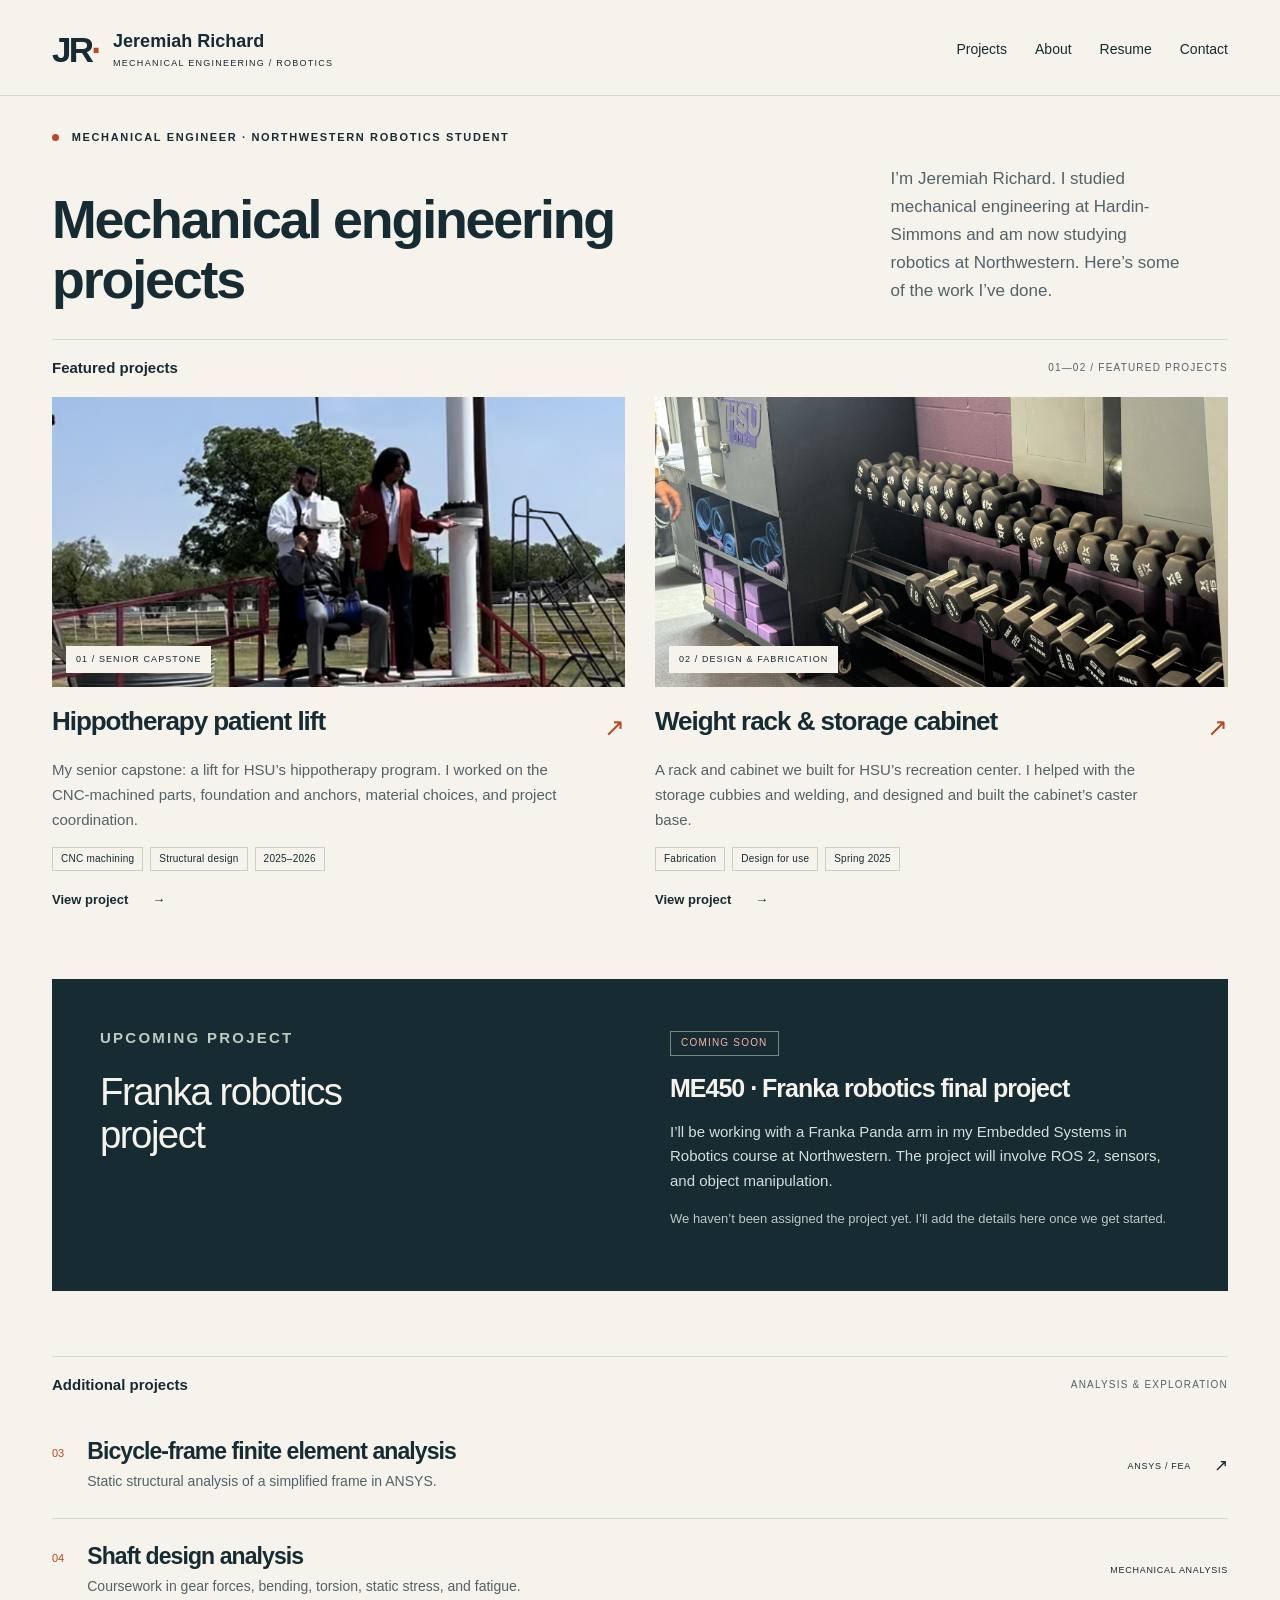
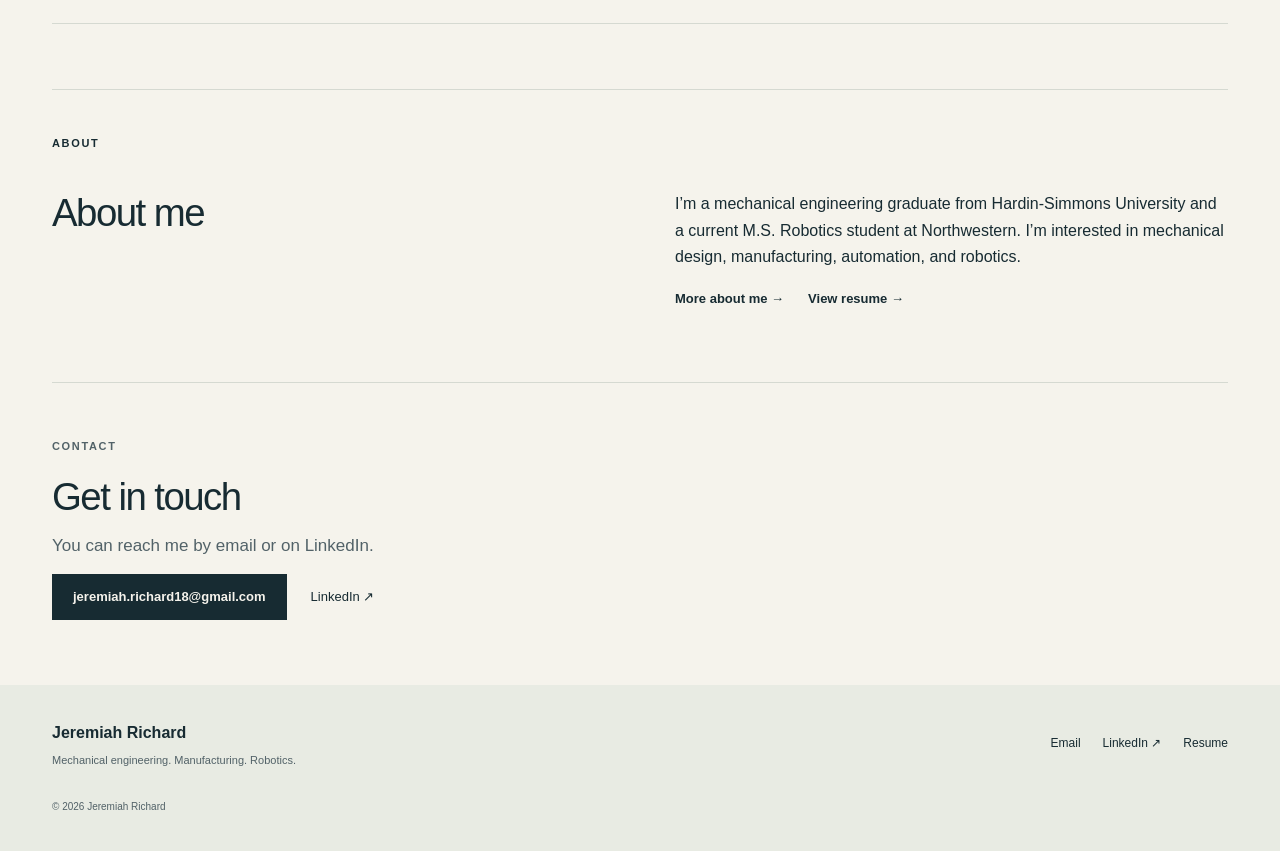
==== index.html @ f107330c "Build engineering portfolio with project pages and embedded demonstration" ====
<!doctype html>
<html lang="en"><head><meta charset="utf-8"><meta name="viewport" content="width=device-width,initial-scale=1"><title>Engineering portfolio — Jeremiah Richard</title><meta name="description" content="Mechanical engineering and robotics portfolio of Jeremiah Richard: assistive lift design, CNC manufacturing, fabrication, and structural analysis."><meta name="theme-color" content="#172b32"><link rel="icon" href="assets/favicon.svg" type="image/svg+xml"><link rel="stylesheet" href="assets/style.css"><script defer src="assets/site.js"></script></head>
<body><a class="skip" href="#main">Skip to content</a><header class="header"><a class="wordmark" href="index.html" aria-label="Jeremiah Richard home"><span class="monogram">JR<span>·</span></span><span>Jeremiah Richard<small>MECHANICAL ENGINEERING / ROBOTICS</small></span></a><button class="menu" aria-expanded="false" aria-controls="nav">Menu <span aria-hidden="true">+</span></button><nav id="nav" aria-label="Main navigation"><a href="index.html#projects">Projects</a><a href="about/index.html">About</a><a href="resume/index.html">Resume</a><a href="index.html#contact">Contact</a></nav></header><main id="main">
<section class="intro"><p class="eyebrow"><span class="dot"></span> MECHANICAL ENGINEER · NORTHWESTERN ROBOTICS STUDENT</p><div class="intro-row"><h1>Mechanical engineering<br>projects</h1><p>I’m Jeremiah Richard. I studied mechanical engineering at Hardin-Simmons and am now studying robotics at Northwestern. Here’s some of the work I’ve done.</p></div></section>
<section id="projects" class="selected"><div class="section-label"><h2>Featured projects</h2><span>01—02 / FEATURED PROJECTS</span></div><div class="featured-grid">
<article class="feature"><a class="feature-image lift-cover" href="projects/hippotherapy-lift/index.html"><img src="assets/lift-demonstration.png" alt="Installed outdoor hippotherapy lift with a seated sling demonstration" fetchpriority="high"><span class="image-label">01 / SENIOR CAPSTONE</span></a><div class="feature-title"><h3><a href="projects/hippotherapy-lift/index.html">Hippotherapy patient lift</a></h3><span aria-hidden="true">↗</span></div><p>My senior capstone: a lift for HSU’s hippotherapy program. I worked on the CNC-machined parts, foundation and anchors, material choices, and project coordination.</p><div class="tags"><span>CNC machining</span><span>Structural design</span><span>2025–2026</span></div><a class="text-link" href="projects/hippotherapy-lift/index.html">View project <span aria-hidden="true">→</span></a></article>
<article class="feature"><a class="feature-image" href="projects/weight-rack-cabinet/index.html"><img src="assets/rack-installed.png" alt="Fabricated rack loaded with dumbbells beside a storage cabinet in the recreation center" fetchpriority="high"><span class="image-label">02 / DESIGN & FABRICATION</span></a><div class="feature-title"><h3><a href="projects/weight-rack-cabinet/index.html">Weight rack & storage cabinet</a></h3><span aria-hidden="true">↗</span></div><p>A rack and cabinet we built for HSU’s recreation center. I helped with the storage cubbies and welding, and designed and built the cabinet’s caster base.</p><div class="tags"><span>Fabrication</span><span>Design for use</span><span>Spring 2025</span></div><a class="text-link" href="projects/weight-rack-cabinet/index.html">View project <span aria-hidden="true">→</span></a></article></div></section>
<section class="direction" id="current-work"><div><p class="eyebrow">UPCOMING PROJECT</p><h2>Franka robotics<br>project</h2></div><div><span class="status">COMING SOON</span><h3>ME450 · Franka robotics final project</h3><p>I’ll be working with a Franka Panda arm in my Embedded Systems in Robotics course at Northwestern. The project will involve ROS 2, sensors, and object manipulation.</p><p class="muted">We haven’t been assigned the project yet. I’ll add the details here once we get started.</p></div></section>
<section class="additional"><div class="section-label"><h2>Additional projects</h2><span>ANALYSIS & EXPLORATION</span></div><a class="additional-row" href="projects/bicycle-fea/index.html"><span class="row-number">03</span><div><h3>Bicycle-frame finite element analysis</h3><p>Static structural analysis of a simplified frame in ANSYS.</p></div><span class="row-tag">ANSYS / FEA</span><span aria-hidden="true">↗</span></a><div class="additional-row"><span class="row-number">04</span><div><h3>Shaft design analysis</h3><p>Coursework in gear forces, bending, torsion, static stress, and fatigue.</p></div><span class="row-tag">MECHANICAL ANALYSIS</span></div></section>
<section class="about-strip"><p class="eyebrow">ABOUT</p><h2>About me</h2><div><p>I’m a mechanical engineering graduate from Hardin-Simmons University and a current M.S. Robotics student at Northwestern. I’m interested in mechanical design, manufacturing, automation, and robotics.</p><a class="text-link" href="about/index.html">More about me →</a><a class="text-link" href="resume/index.html">View resume →</a></div></section>
<section class="contact" id="contact"><p class="eyebrow">CONTACT</p><h2>Get in touch</h2><p>You can reach me by email or on LinkedIn.</p><a class="button" href="mailto:jeremiah.richard18@gmail.com">jeremiah.richard18@gmail.com</a><a class="contact-link" href="https://www.linkedin.com/in/jeremiah-richard-0ba345162/">LinkedIn ↗</a></section>
</main><footer><a class="footer-name" href="index.html">Jeremiah Richard<span>Mechanical engineering. Manufacturing. Robotics.</span></a><div><a href="mailto:jeremiah.richard18@gmail.com">Email</a><a href="https://www.linkedin.com/in/jeremiah-richard-0ba345162/">LinkedIn ↗</a><a href="resume/index.html">Resume</a></div><small>© 2026 Jeremiah Richard</small></footer></body></html>
---- assets/style.css ----
:root{--paper:#f5f3ec;--ink:#172b32;--muted:#526268;--line:#d5d9d1;--accent:#b74924;--soft:#e8ebe4;--white:#fffefa}*{box-sizing:border-box}html{scroll-behavior:smooth;scroll-padding-top:30px}body{margin:0;background:var(--paper);color:var(--ink);font-family:Arial,Helvetica,sans-serif;font-size:17px;line-height:1.65}a{color:inherit;text-decoration:none}a:hover{text-decoration:underline;text-underline-offset:5px}a:focus-visible,button:focus-visible{outline:3px solid var(--accent);outline-offset:5px}button{font:inherit;cursor:pointer}img{max-width:100%;display:block}h1,h2,h3,p{margin:0}h1,h2,h3{line-height:1.12;letter-spacing:-.04em}h1{font-size:clamp(40px,4.7vw,69px);font-weight:600}h1 span{color:var(--accent)}h2{font-size:clamp(30px,3vw,44px);font-weight:500}h3{font-size:25px;font-weight:600}p{margin:14px 0}main{max-width:1280px;margin:auto;padding:0 52px}section[id]{scroll-margin-top:30px}.header{max-width:1384px;padding:27px 52px 22px;margin:auto;display:flex;align-items:center;justify-content:space-between;border-bottom:1px solid var(--line)}.wordmark{display:flex;gap:15px;align-items:center;font-weight:600;font-size:18px;line-height:1.3}.wordmark:hover{text-decoration:none}.wordmark small{display:block;font-size:9px;letter-spacing:.14em;margin-top:5px;font-weight:400}.monogram{font-size:35px;letter-spacing:-.08em}.monogram span{color:var(--accent)}nav{display:flex;gap:28px;font-size:14px}nav a[aria-current]{text-decoration:underline;text-decoration-color:var(--accent);text-underline-offset:7px}.menu{display:none}.skip{position:fixed;top:-100px;left:10px;background:var(--ink);color:white;padding:10px;z-index:5}.skip:focus{top:10px}.eyebrow{font-size:11px;font-weight:600;letter-spacing:.15em;line-height:1.5;margin:0 0 20px}.dot{display:inline-block;width:7px;height:7px;background:var(--accent);border-radius:50%;margin-right:8px}.intro{padding:33px 0 30px}.intro-row{display:grid;grid-template-columns:1.5fr .65fr;gap:60px;align-items:end}.intro-row h1{font-size:clamp(38px,4.2vw,59px)}.intro-row p{color:var(--muted);font-size:17px;max-width:300px;margin:0 0 4px}.section-label{display:flex;justify-content:space-between;align-items:center;border-top:1px solid var(--line);padding:20px 0}.section-label h2{font-size:15px;letter-spacing:0;font-weight:600}.section-label>span{font-size:10px;letter-spacing:.12em;color:var(--muted)}.featured-grid{display:grid;grid-template-columns:1fr 1fr;gap:30px}.feature-image{height:290px;display:block;position:relative;overflow:hidden;background:#d6ddd7}.feature-image img{width:100%;height:100%;object-fit:cover;transition:transform .4s}.lift-cover img{object-position:50% 39%}.feature-image:hover img{transform:scale(1.025)}.image-label{position:absolute;bottom:14px;left:14px;background:var(--paper);padding:6px 10px;font-size:9px;letter-spacing:.12em}.feature-title{display:flex;justify-content:space-between;gap:15px;margin-top:20px}.feature-title h3{font-size:26px}.feature-title>span{color:var(--accent);font-size:25px}.feature>p{font-size:15px;color:var(--muted);margin:10px 0 14px;max-width:510px}.tags{display:flex;flex-wrap:wrap;gap:7px}.tags span{font-size:10px;border:1px solid #c9d0c6;padding:3px 8px;letter-spacing:.025em}.text-link{font-size:13px;font-weight:600;display:inline-flex;gap:24px;margin-top:18px}.selected{padding-bottom:66px}.direction{background:var(--ink);color:var(--paper);padding:48px;display:grid;grid-template-columns:1fr 1fr;gap:60px}.direction .eyebrow{color:#c0cbbf}.direction h3{font-size:25px;margin:18px 0}.direction p{font-size:15px;color:#d6dfd7}.direction .muted{font-size:13px;color:#bdc9c0}.status{display:inline-block;color:#f3b79e;border:1px solid #778a80;padding:3px 10px;font-size:10px;letter-spacing:.12em}.additional{padding:65px 0}.additional-row{display:flex;gap:23px;align-items:center;padding:25px 0;border-bottom:1px solid var(--line)}.additional-row h3{font-size:23px}.additional-row p{font-size:14px;color:var(--muted);margin:5px 0 0}.row-number{font-size:11px;color:var(--accent);align-self:flex-start;margin-top:5px}.row-tag{font-size:9px;letter-spacing:.08em;margin-left:auto;white-space:nowrap}.about-strip{border-top:1px solid var(--line);padding:45px 0 70px;display:grid;grid-template-columns:1fr 1fr;gap:20px 70px}.about-strip>.eyebrow{grid-column:1/-1}.about-strip>div p{font-size:16px;margin:0}.about-strip .text-link{margin-right:24px}.contact{padding:55px 0 65px;border-top:1px solid var(--line)}.contact p{max-width:580px;color:var(--muted)}.button{border:1px solid var(--ink);background:var(--ink);color:var(--paper);display:inline-flex;align-items:center;justify-content:center;gap:30px;padding:12px 20px;font-size:13px;font-weight:600;line-height:1.5}.button:hover{background:#29454b;text-decoration:none}.contact-link{font-size:13px;margin-left:24px}footer{background:#e8ebe3;padding:35px max(28px,calc((100vw - 1176px)/2));display:flex;gap:30px;align-items:center;flex-wrap:wrap;font-size:12px}.footer-name{font-size:16px;font-weight:600}.footer-name span{display:block;font-size:11px;font-weight:400;color:var(--muted);margin-top:5px}footer>div{margin-left:auto;display:flex;gap:22px}footer>small{width:100%;font-size:10px;color:var(--muted)}.project-heading{padding:38px 0 42px}.back{display:inline-block;font-size:12px;color:var(--muted);margin-bottom:36px}.project-heading .lede{max-width:770px;margin:24px 0;font-size:20px;color:var(--muted);line-height:1.5}.project-heading .tags{margin-top:24px}.project-layout{display:grid;grid-template-columns:190px minmax(0,1fr);gap:55px;margin:0 0 70px}.project-aside{align-self:start;position:sticky;top:25px;border-top:1px solid var(--line);padding-top:15px}.project-aside p{font-size:9px;letter-spacing:.13em;margin:0 0 15px;color:var(--muted)}.project-aside a{display:block;font-size:12px;margin:12px 0}.project-content{min-width:0}.project-content section{padding:40px 0;border-bottom:1px solid var(--line)}.project-content section:first-of-type{padding-top:25px}.project-content p{font-size:16px}.project-content h3{font-size:24px;margin-top:32px}.project-content h2{margin-bottom:22px}figure{margin:25px 0 32px}figure img{width:100%;max-height:620px;object-fit:contain;background:#e3e6df}figcaption{font-size:11px;color:var(--muted);line-height:1.5;margin-top:10px;padding-left:12px;border-left:2px solid var(--accent)}.portrait-figure img{max-height:610px;object-fit:contain;background:#e6e7df}.wide-figure img{max-height:650px}.fact-grid{display:grid;grid-template-columns:repeat(3,1fr);gap:15px;margin:28px 0}.fact-grid>div{border-top:2px solid var(--ink);padding-top:15px}.fact-grid strong{display:block;font-size:27px;font-weight:500;letter-spacing:-.04em}.fact-grid span{font-size:11px;color:var(--muted)}.system-diagram{display:grid;grid-template-columns:1fr auto 1fr auto 1fr;gap:12px;background:#e6eae1;padding:22px;margin-top:30px;align-items:center}.system-diagram span{display:block;font-size:8px;letter-spacing:.1em;color:var(--muted)}.system-diagram strong{display:block;font-size:15px;margin-top:6px}.system-diagram small{font-size:11px}.system-diagram>b{font-size:16px;color:var(--accent);font-weight:400}.contribution-list{list-style:none;padding:0;margin:0}.contribution-list li{padding:20px 0;border-bottom:1px solid var(--line)}.contribution-list li:last-child{border:0}.contribution-list p{margin:8px 0 0}.result{padding:22px;background:#e7ebe2;border-left:3px solid var(--accent);margin:25px 0}.result>strong{font-size:24px;letter-spacing:-.03em}.result p{margin-bottom:0}.source-note{font-size:12px!important;color:var(--muted)}.next-project{display:block;border-top:1px solid var(--line);padding:30px 0 55px}.next-project>span{display:block;font-size:10px;letter-spacing:.12em;margin-bottom:10px}.next-project>strong{font-size:clamp(24px,3vw,36px);letter-spacing:-.04em;font-weight:500}.reading{max-width:820px;margin:0 auto 70px}.reading section{padding:10px 0 40px}.reading h2{margin:38px 0 20px}.reading h3{margin:30px 0 12px}.reading p{margin:18px 0}.reading .lede{font-size:25px;line-height:1.5}.resume-actions{display:flex;gap:22px;flex-wrap:wrap;align-items:center;font-size:13px}.resume-grid{display:grid;grid-template-columns:300px 1fr;gap:70px;margin-bottom:60px;border-top:1px solid var(--line);padding-top:35px}.resume-grid h2{font-size:25px;line-height:1.3;margin:0 0 25px}.resume-grid h3{font-size:18px;letter-spacing:-.02em;line-height:1.4;margin-top:24px}.resume-grid p,.resume-grid li{font-size:14px}.resume-grid aside>h2:not(:first-child){margin-top:40px}.resume-grid section+section{border-top:1px solid var(--line);padding-top:30px;margin-top:35px}.meta{font-size:11px!important;color:var(--muted);margin:5px 0 12px}.resume-grid ul{padding-left:19px}.resume-grid li{padding:3px 0}
@media(min-width:1500px){.feature-image{height:340px}}@media(max-width:900px){main{padding:0 28px}.header{padding:22px 28px}.wordmark small{font-size:8px}nav{gap:20px}.intro-row{gap:25px;grid-template-columns:1.3fr .7fr}.feature-image{height:250px}.feature-title h3{font-size:23px}.direction{padding:35px;gap:30px}.project-layout{grid-template-columns:145px minmax(0,1fr);gap:30px}.system-diagram{gap:7px;padding:16px}.resume-grid{grid-template-columns:240px 1fr;gap:40px}}
@media(max-width:650px){body{font-size:16px}main{padding:0 21px}.header{padding:19px 21px;position:relative;flex-wrap:wrap}.wordmark{font-size:15px;gap:12px}.wordmark small{font-size:7px;letter-spacing:.1em}.monogram{font-size:30px}.menu{display:flex;gap:12px;background:none;border:1px solid #b8c2b8;padding:7px 10px;font-size:12px}.menu span{color:var(--accent)}nav{display:none;width:100%;padding:23px 0 2px;gap:22px}nav.open{display:flex;flex-wrap:wrap}.intro{padding:30px 0 26px}.intro .eyebrow{font-size:9px}.intro-row{display:block}.intro-row h1{font-size:41px}.intro-row p{margin:18px 0 0;max-width:340px;font-size:15px}.section-label>span{font-size:8px}.section-label h2{font-size:13px}.featured-grid{grid-template-columns:1fr;gap:35px}.feature-image{height:290px}.feature-title h3{font-size:26px}.selected{padding-bottom:40px}.direction{padding:29px 24px;grid-template-columns:1fr;gap:30px}.direction h2{font-size:36px}.additional{padding:42px 0}.additional-row{gap:15px;flex-wrap:wrap}.additional-row>div{flex:1}.additional-row h3{font-size:21px}.row-tag{display:none}.about-strip{grid-template-columns:1fr;gap:20px;padding:33px 0 45px}.about-strip h2{font-size:35px}.contact{padding:38px 0 50px}.contact h2{font-size:34px}.contact-link{display:block;margin:20px 0 0}footer{padding:28px 21px;gap:23px}footer>div{margin:0;flex-wrap:wrap}footer>small{margin-top:0}.project-heading{padding:28px 0 32px}.project-heading h1{font-size:43px}.project-heading .lede{font-size:18px}.back{margin-bottom:28px}.project-layout{display:block;margin-bottom:35px}.project-aside{display:none}.project-content section{padding:30px 0}.project-content h2{font-size:33px}.fact-grid{gap:10px}.fact-grid strong{font-size:23px}.fact-grid span{font-size:10px}.system-diagram{grid-template-columns:1fr;padding:20px}.system-diagram>b{display:none}.system-diagram>div{padding:9px 0;border-bottom:1px solid #cbd2c5}.system-diagram>div:last-child{border:0}.system-diagram span{font-size:9px}.system-diagram strong{font-size:18px}.portrait-figure img{max-height:530px}.result>strong{font-size:22px}.resume-grid{display:flex;flex-direction:column;gap:35px}.resume-grid>div{order:-1}.resume-heading h1{font-size:40px}.resume-actions{gap:16px}.reading .lede{font-size:22px}}
@media(prefers-reduced-motion:reduce){html{scroll-behavior:auto}*{transition:none!important}}@media print{body{background:white;font-size:10pt;color:#111}.header,footer,.skip,.print-button,.menu{display:none}main{padding:0;max-width:none}.project-heading{padding:0 0 15px}.project-heading h1{font-size:27pt}.project-heading .lede{font-size:11pt;margin:10px 0}.eyebrow{font-size:8pt;margin-bottom:8px}.resume-actions{font-size:9pt;gap:15px}.resume-grid{display:grid;grid-template-columns:31% 1fr;gap:24px;padding-top:15px;margin-bottom:0}.resume-grid>div{order:initial}.resume-grid h2{font-size:15pt;margin-bottom:12px}.resume-grid h3{font-size:11pt;margin-top:15px}.resume-grid p,.resume-grid li{font-size:9pt;line-height:1.4}.resume-grid section+section{padding-top:16px;margin-top:16px}.resume-grid aside>h2:not(:first-child){margin-top:20px}h2,h3{break-after:avoid}li{break-inside:avoid}.resume-grid ul{margin:8px 0}a{text-decoration:none}}

.video-player{width:100%;aspect-ratio:16/9;background:#172b32;margin:24px 0 12px}.video-player iframe{display:block;width:100%;height:100%;border:0}

.text-button{border:0;background:none;color:inherit;padding:8px 0;text-decoration:underline;text-underline-offset:4px;font-size:13px}
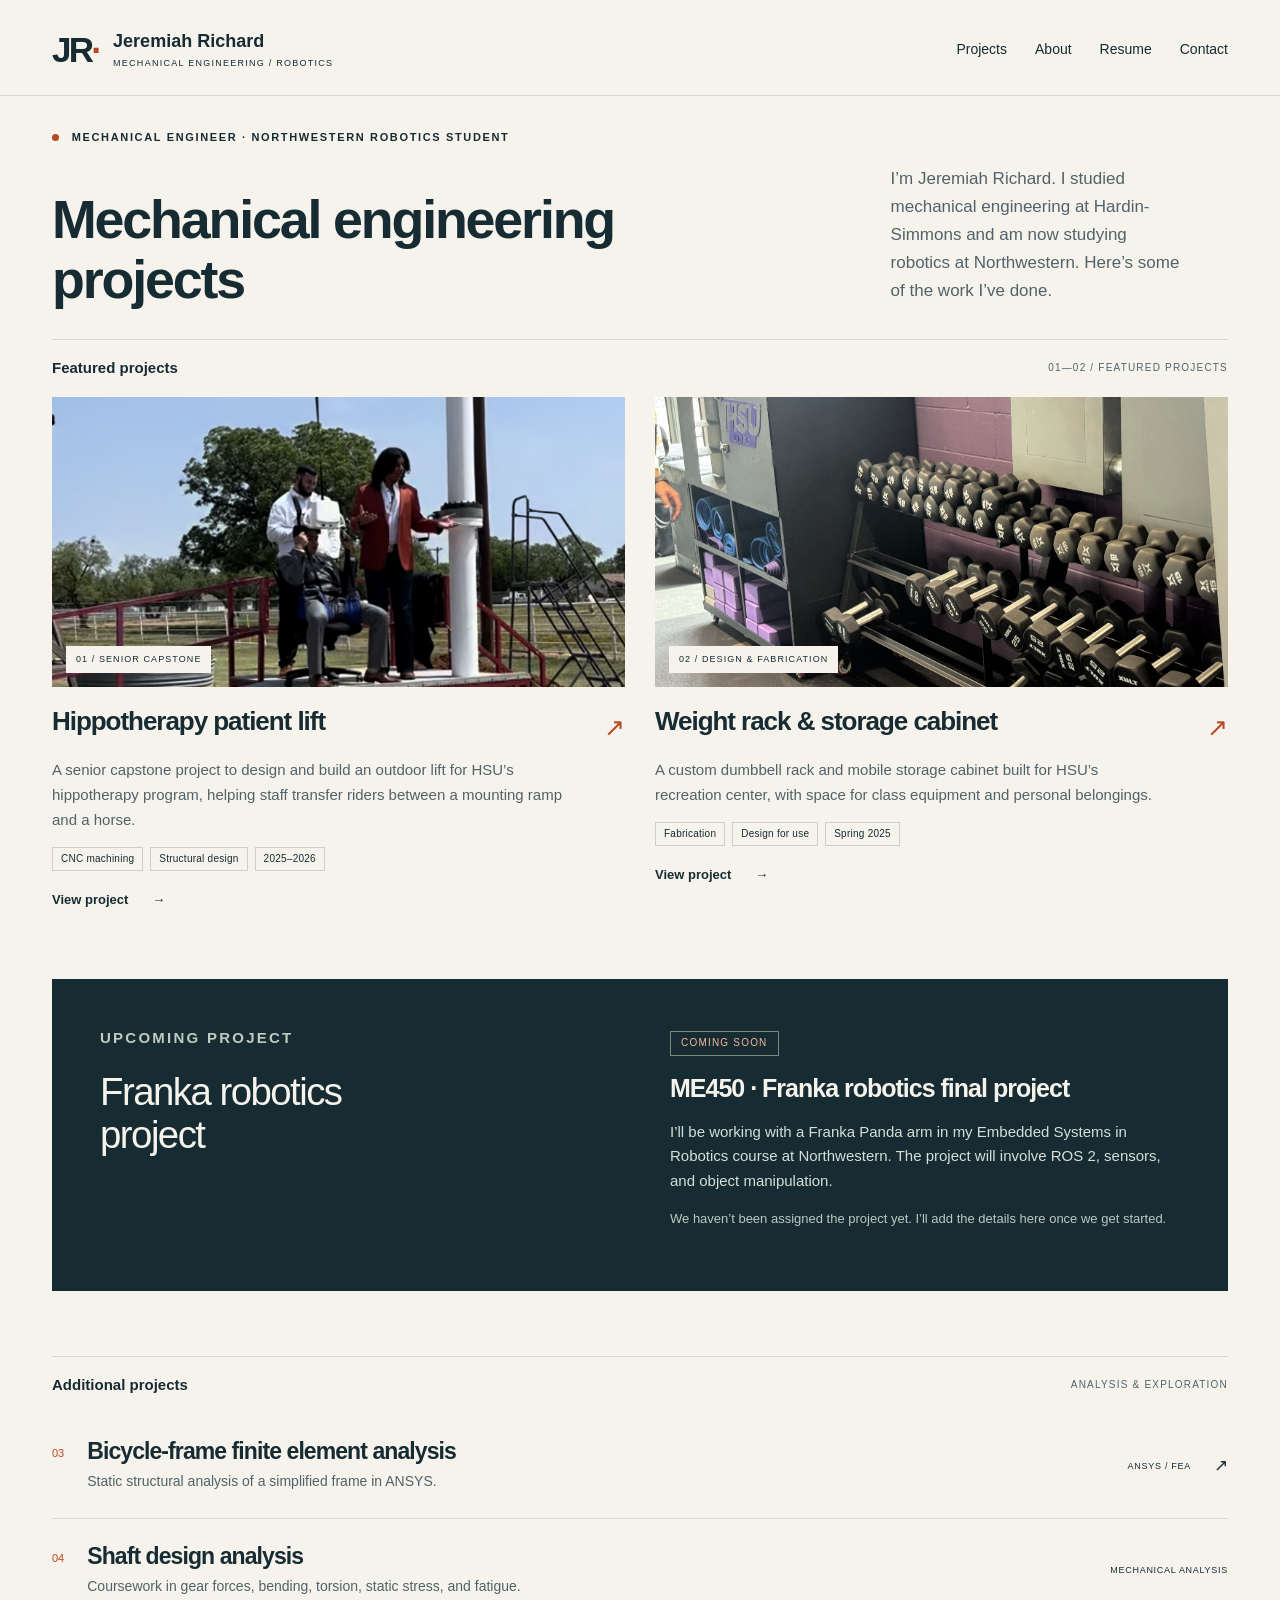
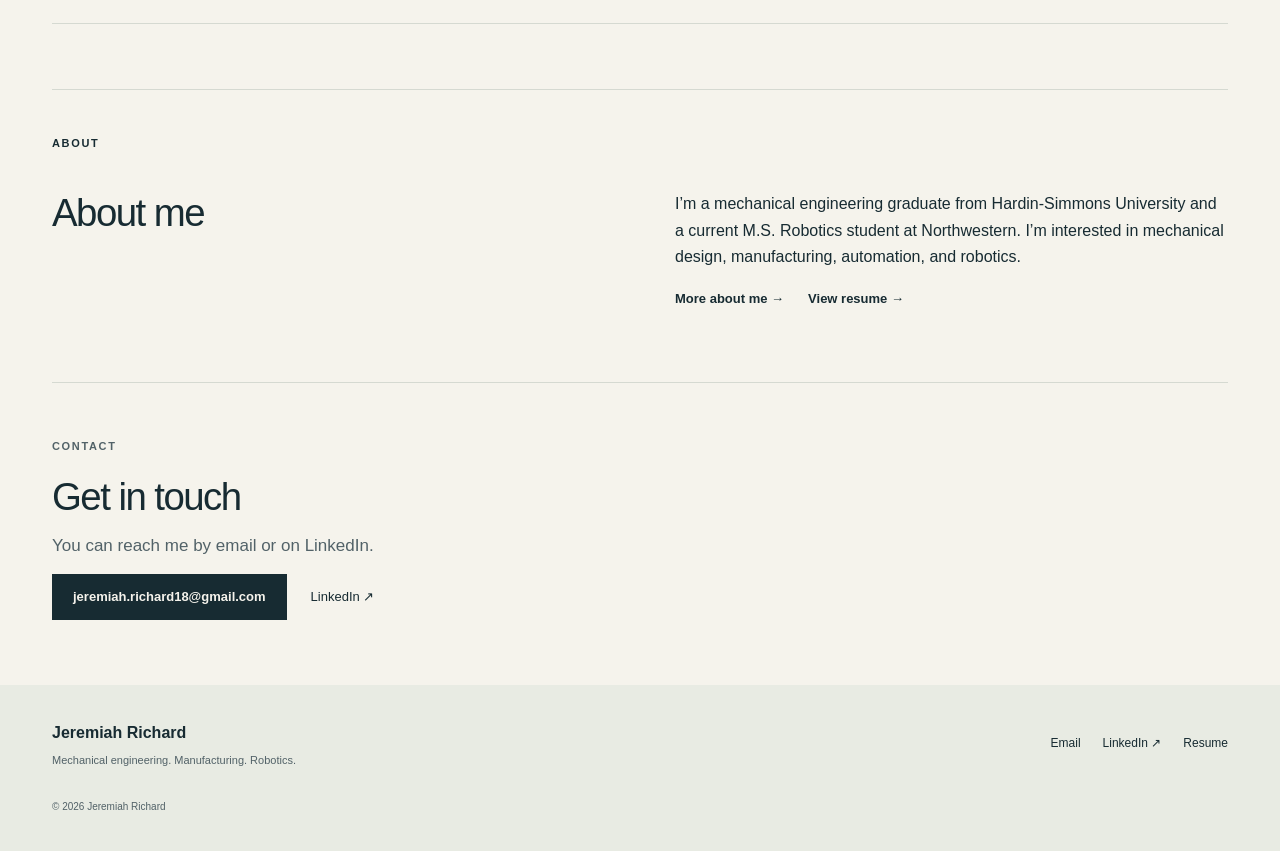
==== commit b92c51b5: "Update resume, lift design details, and demonstration placement" ====
--- a/index.html
+++ b/index.html
@@ -1,10 +1,10 @@
 <!doctype html>
-<html lang="en"><head><meta charset="utf-8"><meta name="viewport" content="width=device-width,initial-scale=1"><title>Engineering portfolio — Jeremiah Richard</title><meta name="description" content="Mechanical engineering and robotics portfolio of Jeremiah Richard: assistive lift design, CNC manufacturing, fabrication, and structural analysis."><meta name="theme-color" content="#172b32"><link rel="icon" href="assets/favicon.svg" type="image/svg+xml"><link rel="stylesheet" href="assets/style.css"><script defer src="assets/site.js"></script></head>
+<html lang="en"><head><meta charset="utf-8"><meta name="viewport" content="width=device-width,initial-scale=1"><title>Engineering portfolio — Jeremiah Richard</title><meta name="description" content="Mechanical engineering and robotics portfolio of Jeremiah Richard: assistive lift design, CNC manufacturing, fabrication, and structural analysis."><meta name="theme-color" content="#172b32"><link rel="icon" href="assets/favicon.svg" type="image/svg+xml"><link rel="stylesheet" href="assets/style.css"><script defer src="assets/site.js?v=2"></script></head>
 <body><a class="skip" href="#main">Skip to content</a><header class="header"><a class="wordmark" href="index.html" aria-label="Jeremiah Richard home"><span class="monogram">JR<span>·</span></span><span>Jeremiah Richard<small>MECHANICAL ENGINEERING / ROBOTICS</small></span></a><button class="menu" aria-expanded="false" aria-controls="nav">Menu <span aria-hidden="true">+</span></button><nav id="nav" aria-label="Main navigation"><a href="index.html#projects">Projects</a><a href="about/index.html">About</a><a href="resume/index.html">Resume</a><a href="index.html#contact">Contact</a></nav></header><main id="main">
 <section class="intro"><p class="eyebrow"><span class="dot"></span> MECHANICAL ENGINEER · NORTHWESTERN ROBOTICS STUDENT</p><div class="intro-row"><h1>Mechanical engineering<br>projects</h1><p>I’m Jeremiah Richard. I studied mechanical engineering at Hardin-Simmons and am now studying robotics at Northwestern. Here’s some of the work I’ve done.</p></div></section>
 <section id="projects" class="selected"><div class="section-label"><h2>Featured projects</h2><span>01—02 / FEATURED PROJECTS</span></div><div class="featured-grid">
-<article class="feature"><a class="feature-image lift-cover" href="projects/hippotherapy-lift/index.html"><img src="assets/lift-demonstration.png" alt="Installed outdoor hippotherapy lift with a seated sling demonstration" fetchpriority="high"><span class="image-label">01 / SENIOR CAPSTONE</span></a><div class="feature-title"><h3><a href="projects/hippotherapy-lift/index.html">Hippotherapy patient lift</a></h3><span aria-hidden="true">↗</span></div><p>My senior capstone: a lift for HSU’s hippotherapy program. I worked on the CNC-machined parts, foundation and anchors, material choices, and project coordination.</p><div class="tags"><span>CNC machining</span><span>Structural design</span><span>2025–2026</span></div><a class="text-link" href="projects/hippotherapy-lift/index.html">View project <span aria-hidden="true">→</span></a></article>
-<article class="feature"><a class="feature-image" href="projects/weight-rack-cabinet/index.html"><img src="assets/rack-installed.png" alt="Fabricated rack loaded with dumbbells beside a storage cabinet in the recreation center" fetchpriority="high"><span class="image-label">02 / DESIGN & FABRICATION</span></a><div class="feature-title"><h3><a href="projects/weight-rack-cabinet/index.html">Weight rack & storage cabinet</a></h3><span aria-hidden="true">↗</span></div><p>A rack and cabinet we built for HSU’s recreation center. I helped with the storage cubbies and welding, and designed and built the cabinet’s caster base.</p><div class="tags"><span>Fabrication</span><span>Design for use</span><span>Spring 2025</span></div><a class="text-link" href="projects/weight-rack-cabinet/index.html">View project <span aria-hidden="true">→</span></a></article></div></section>
+<article class="feature"><a class="feature-image lift-cover" href="projects/hippotherapy-lift/index.html"><img src="assets/lift-demonstration.png" alt="Installed outdoor hippotherapy lift with a seated sling demonstration" fetchpriority="high"><span class="image-label">01 / SENIOR CAPSTONE</span></a><div class="feature-title"><h3><a href="projects/hippotherapy-lift/index.html">Hippotherapy patient lift</a></h3><span aria-hidden="true">↗</span></div><p>A senior capstone project to design and build an outdoor lift for HSU’s hippotherapy program, helping staff transfer riders between a mounting ramp and a horse.</p><div class="tags"><span>CNC machining</span><span>Structural design</span><span>2025–2026</span></div><a class="text-link" href="projects/hippotherapy-lift/index.html">View project <span aria-hidden="true">→</span></a></article>
+<article class="feature"><a class="feature-image" href="projects/weight-rack-cabinet/index.html"><img src="assets/rack-installed.png" alt="Fabricated rack loaded with dumbbells beside a storage cabinet in the recreation center" fetchpriority="high"><span class="image-label">02 / DESIGN & FABRICATION</span></a><div class="feature-title"><h3><a href="projects/weight-rack-cabinet/index.html">Weight rack & storage cabinet</a></h3><span aria-hidden="true">↗</span></div><p>A custom dumbbell rack and mobile storage cabinet built for HSU’s recreation center, with space for class equipment and personal belongings.</p><div class="tags"><span>Fabrication</span><span>Design for use</span><span>Spring 2025</span></div><a class="text-link" href="projects/weight-rack-cabinet/index.html">View project <span aria-hidden="true">→</span></a></article></div></section>
 <section class="direction" id="current-work"><div><p class="eyebrow">UPCOMING PROJECT</p><h2>Franka robotics<br>project</h2></div><div><span class="status">COMING SOON</span><h3>ME450 · Franka robotics final project</h3><p>I’ll be working with a Franka Panda arm in my Embedded Systems in Robotics course at Northwestern. The project will involve ROS 2, sensors, and object manipulation.</p><p class="muted">We haven’t been assigned the project yet. I’ll add the details here once we get started.</p></div></section>
 <section class="additional"><div class="section-label"><h2>Additional projects</h2><span>ANALYSIS & EXPLORATION</span></div><a class="additional-row" href="projects/bicycle-fea/index.html"><span class="row-number">03</span><div><h3>Bicycle-frame finite element analysis</h3><p>Static structural analysis of a simplified frame in ANSYS.</p></div><span class="row-tag">ANSYS / FEA</span><span aria-hidden="true">↗</span></a><div class="additional-row"><span class="row-number">04</span><div><h3>Shaft design analysis</h3><p>Coursework in gear forces, bending, torsion, static stress, and fatigue.</p></div><span class="row-tag">MECHANICAL ANALYSIS</span></div></section>
 <section class="about-strip"><p class="eyebrow">ABOUT</p><h2>About me</h2><div><p>I’m a mechanical engineering graduate from Hardin-Simmons University and a current M.S. Robotics student at Northwestern. I’m interested in mechanical design, manufacturing, automation, and robotics.</p><a class="text-link" href="about/index.html">More about me →</a><a class="text-link" href="resume/index.html">View resume →</a></div></section>
--- a/assets/style.css
+++ b/assets/style.css
@@ -6,3 +6,17 @@
 .video-player{width:100%;aspect-ratio:16/9;background:#172b32;margin:24px 0 12px}.video-player iframe{display:block;width:100%;height:100%;border:0}
 
 .text-button{border:0;background:none;color:inherit;padding:8px 0;text-decoration:underline;text-underline-offset:4px;font-size:13px}
+
+.resume-verbatim{max-width:900px;margin:0 auto 70px}.resume-verbatim section{padding:25px 0;border-top:1px solid var(--line)}.resume-verbatim h2{font-size:27px;margin-bottom:18px}.resume-verbatim li{margin:12px 0;font-size:16px;line-height:1.65}.resume-verbatim ul{padding-left:22px}.resume-contact{font-size:14px;overflow-wrap:anywhere;max-width:880px}.resume-verbatim p{line-height:1.8}@media(max-width:650px){.resume-verbatim h2{font-size:25px}.resume-verbatim li{font-size:15px}}
+
+.resume-verbatim{max-width:900px;margin:0 auto 70px}.resume-verbatim section{padding:25px 0;border-top:1px solid var(--line)}.resume-verbatim h2{font-size:27px;margin-bottom:18px}.resume-verbatim li{margin:12px 0;font-size:16px;line-height:1.65}.resume-verbatim ul{padding-left:22px}.resume-contact{font-size:14px;overflow-wrap:anywhere;max-width:880px}.resume-verbatim p{line-height:1.8}@media(max-width:650px){.resume-verbatim h2{font-size:25px}.resume-verbatim li{font-size:15px}}
+
+.comparison-grid{display:grid;grid-template-columns:1fr 1fr;gap:20px}.comparison-grid figure{margin:10px 0 0}.comparison-grid img{height:360px;object-fit:contain;background:#e7e9e3}.comparison-grid figcaption{min-height:34px}@media(max-width:650px){.comparison-grid{grid-template-columns:1fr;gap:24px}.comparison-grid img{height:auto;max-height:460px}}
+
+
+.concept-status{font-size:12px;padding:10px 0;border-top:1px solid var(--line);border-bottom:1px solid var(--line);margin:20px 0;color:var(--accent)}#counterweight .comparison-grid img{height:280px}#decisions .comparison-grid img{height:280px}@media(max-width:650px){#counterweight .comparison-grid img,#decisions .comparison-grid img{height:auto;max-height:420px}}
+.resume-verbatim h2{font-weight:700}.resume-verbatim h3{font-weight:400;font-size:18px;letter-spacing:0;line-height:1.5}.resume-verbatim strong{font-weight:700}.resume-verbatim .resume-jobs>li{margin:22px 0}.resume-verbatim .resume-subpoints{list-style:none;margin:8px 0 0;padding-left:24px}.resume-verbatim .resume-subpoints>li{position:relative;margin:5px 0;font-size:15px}.resume-verbatim .resume-subpoints>li::before{content:"–";position:absolute;left:-18px;color:var(--muted)}
+
+.resume-verbatim{max-width:900px;margin:0 auto 70px}.resume-verbatim section{padding:25px 0;border-top:1px solid var(--line)}.resume-verbatim h2{font-size:27px;margin-bottom:18px}.resume-verbatim li{margin:12px 0;font-size:16px;line-height:1.65}.resume-verbatim ul{padding-left:22px}.resume-contact{font-size:14px;overflow-wrap:anywhere;max-width:880px}.resume-verbatim p{line-height:1.8}@media(max-width:650px){.resume-verbatim h2{font-size:25px}.resume-verbatim li{font-size:15px}}
+
+.resume-verbatim{max-width:900px;margin:0 auto 70px}.resume-verbatim section{padding:25px 0;border-top:1px solid var(--line)}.resume-verbatim h2{font-size:27px;margin-bottom:18px}.resume-verbatim li{margin:12px 0;font-size:16px;line-height:1.65}.resume-verbatim ul{padding-left:22px}.resume-contact{font-size:14px;overflow-wrap:anywhere;max-width:880px}.resume-verbatim p{line-height:1.8}@media(max-width:650px){.resume-verbatim h2{font-size:25px}.resume-verbatim li{font-size:15px}}
